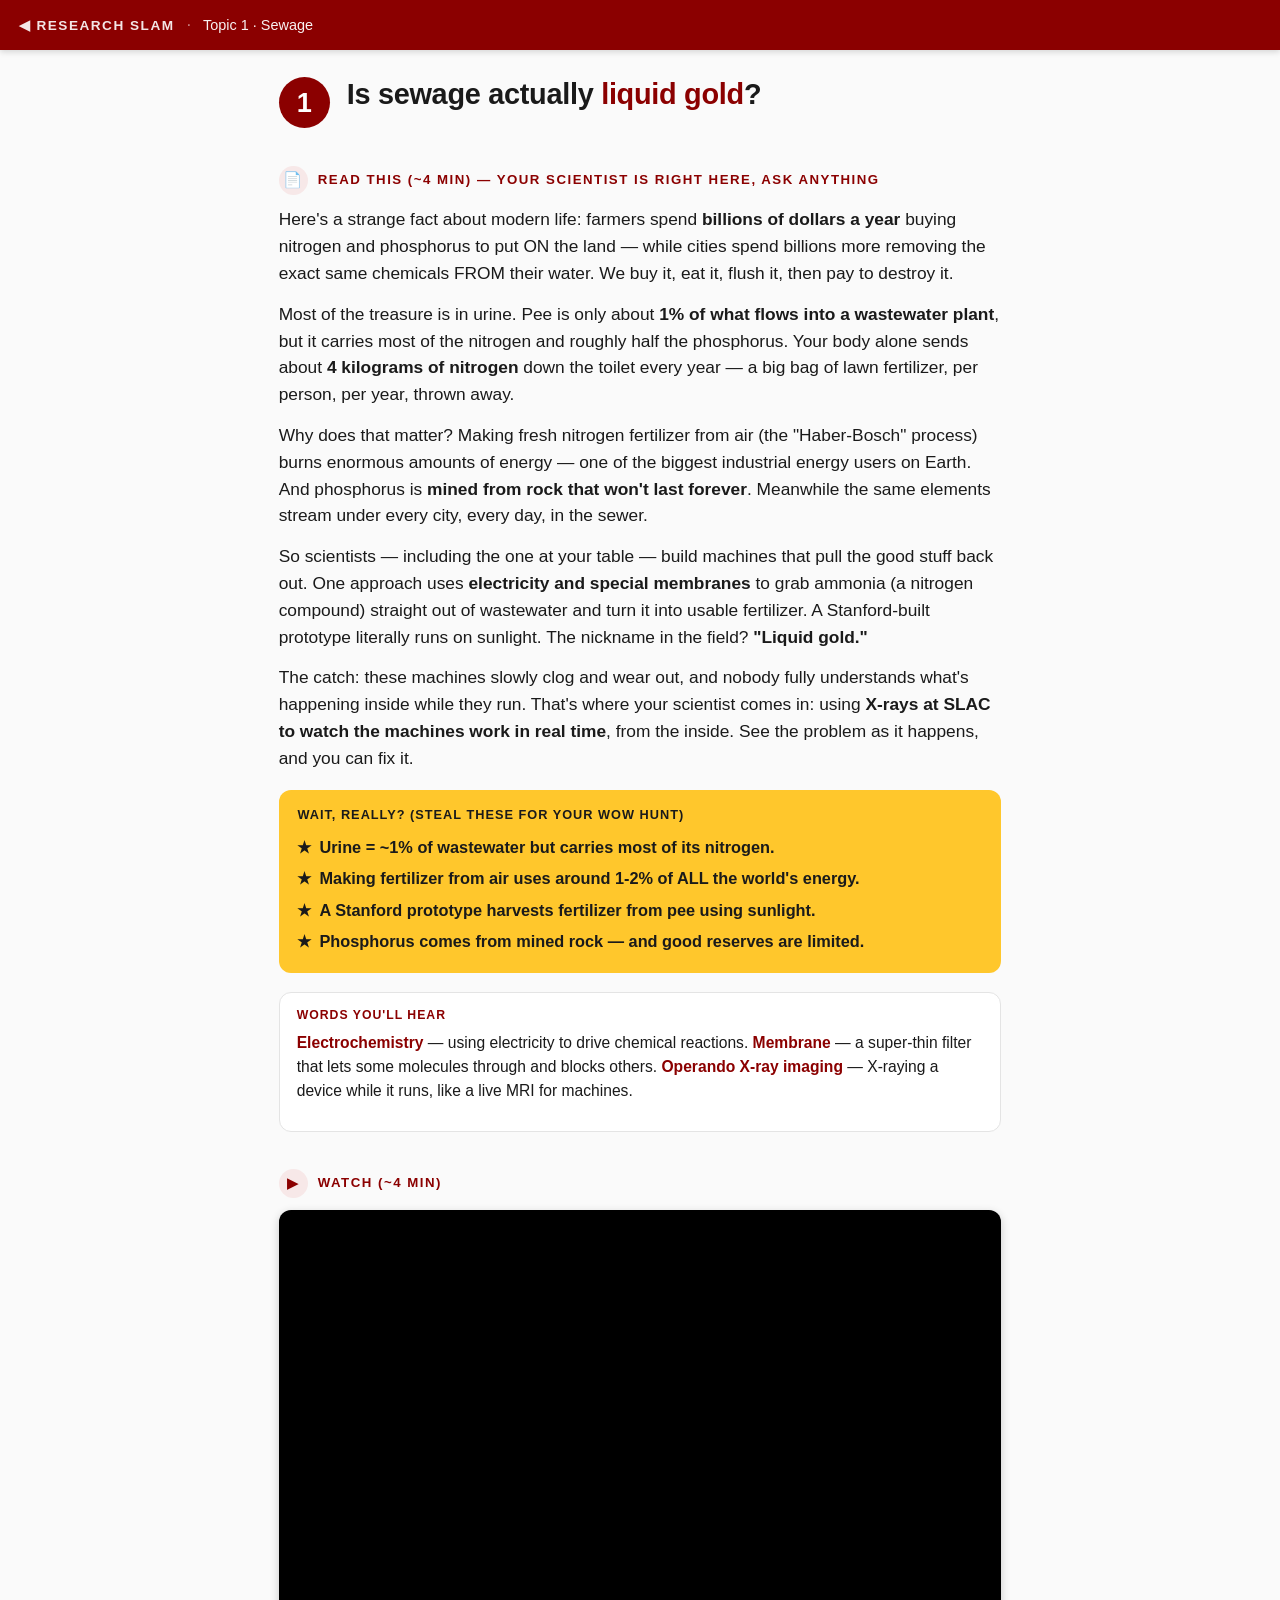
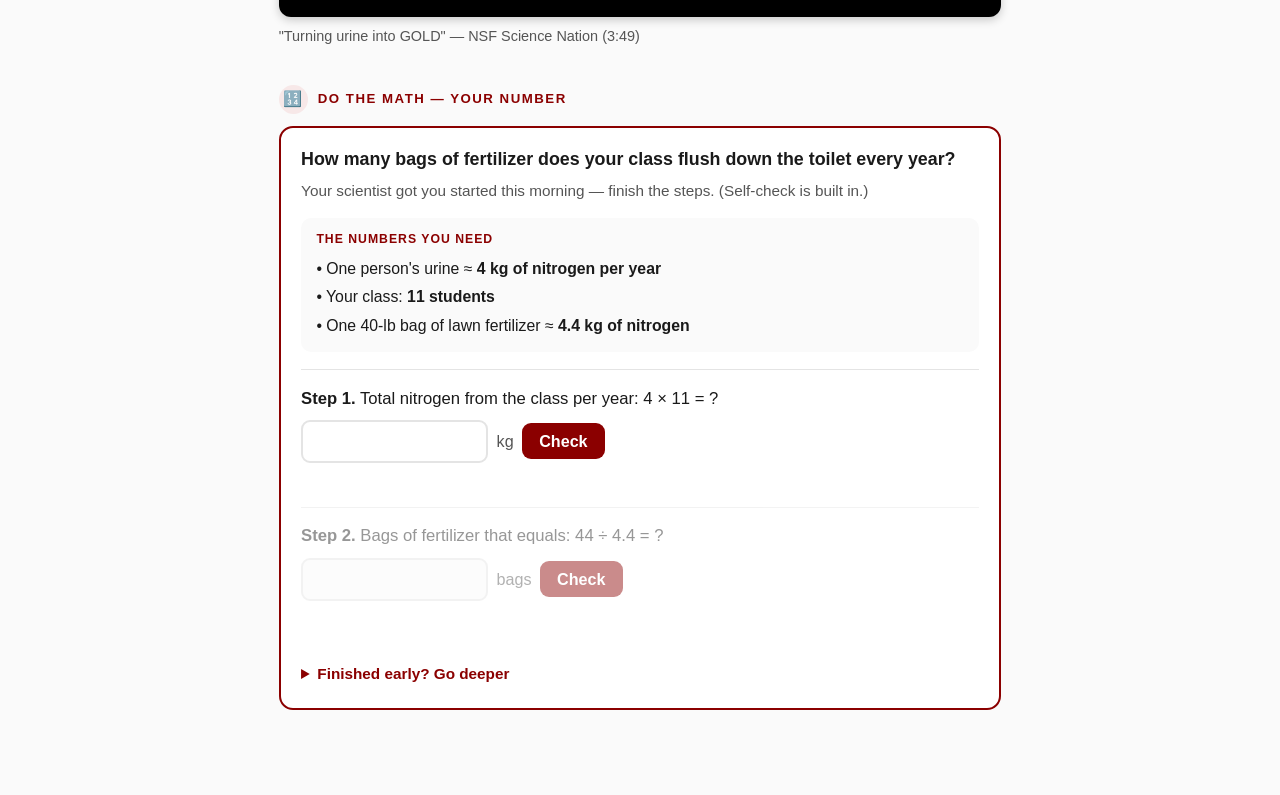
==== 1_sewage.html @ 0e8106bb "Research SLAM student hub: 5 topic pages + interactive math Co-Authored-By: Claude Opus 4.8 (1M cont" ====
<!DOCTYPE html>
<html lang="en">
<head>
<meta charset="UTF-8">
<meta name="viewport" content="width=device-width, initial-scale=1">
<title>1 · Is sewage actually liquid gold? — Research SLAM</title>
<link rel="stylesheet" href="slam.css">
</head>
<body>
<div class="topbar"><a class="home" href="index.html">◀ Research SLAM</a><span class="sep">·</span><span class="here">Topic 1 · Sewage</span></div>
<main>
  <div class="tophead">
    <div class="badge">1</div>
    <h1>Is sewage actually <span class="q">liquid gold</span>?</h1>
  </div>

  <div class="steplabel read">Read this (~4 min) — your scientist is right here, ask anything</div>
  <div class="reading">
    <p>Here's a strange fact about modern life: farmers spend <b>billions of dollars a year</b> buying nitrogen and phosphorus to put ON the land — while cities spend billions more removing the exact same chemicals FROM their water. We buy it, eat it, flush it, then pay to destroy it.</p>
    <p>Most of the treasure is in urine. Pee is only about <b>1% of what flows into a wastewater plant</b>, but it carries most of the nitrogen and roughly half the phosphorus. Your body alone sends about <b>4 kilograms of nitrogen</b> down the toilet every year — a big bag of lawn fertilizer, per person, per year, thrown away.</p>
    <p>Why does that matter? Making fresh nitrogen fertilizer from air (the "Haber-Bosch" process) burns enormous amounts of energy — one of the biggest industrial energy users on Earth. And phosphorus is <b>mined from rock that won't last forever</b>. Meanwhile the same elements stream under every city, every day, in the sewer.</p>
    <p>So scientists — including the one at your table — build machines that pull the good stuff back out. One approach uses <b>electricity and special membranes</b> to grab ammonia (a nitrogen compound) straight out of wastewater and turn it into usable fertilizer. A Stanford-built prototype literally runs on sunlight. The nickname in the field? <b>"Liquid gold."</b></p>
    <p>The catch: these machines slowly clog and wear out, and nobody fully understands what's happening inside while they run. That's where your scientist comes in: using <b>X-rays at SLAC to watch the machines work in real time</b>, from the inside. See the problem as it happens, and you can fix it.</p>

    <div class="wow"><h3>Wait, really? (steal these for your Wow Hunt)</h3><ul>
      <li>Urine = ~1% of wastewater but carries most of its nitrogen.</li>
      <li>Making fertilizer from air uses around 1-2% of ALL the world's energy.</li>
      <li>A Stanford prototype harvests fertilizer from pee using sunlight.</li>
      <li>Phosphorus comes from mined rock — and good reserves are limited.</li>
    </ul></div>
    <div class="words"><h3>Words you'll hear</h3><p><b>Electrochemistry</b> — using electricity to drive chemical reactions. <b>Membrane</b> — a super-thin filter that lets some molecules through and blocks others. <b>Operando X-ray imaging</b> — X-raying a device while it runs, like a live MRI for machines.</p></div>
  </div>

  <div class="steplabel watch">Watch (~4 min)</div>
  <div class="videowrap"><iframe src="https://www.youtube.com/embed/Hms2rE8B5as" title="Turning urine into GOLD — NSF Science Nation" allow="accelerometer; encrypted-media; picture-in-picture" allowfullscreen></iframe></div>
  <div class="videonote">"Turning urine into GOLD" — NSF Science Nation (3:49)</div>

  <div class="steplabel math">Do the math — your number</div>
  <div id="math-root"></div>
</main>

<script>
window.TOPIC = { math: {
  mission: "How many bags of fertilizer does your class flush down the toilet every year?",
  setup: "Your scientist got you started this morning — finish the steps. (Self-check is built in.)",
  given: [
    "One person's urine ≈ <b>4 kg of nitrogen per year</b>",
    "Your class: <b>11 students</b>",
    "One 40-lb bag of lawn fertilizer ≈ <b>4.4 kg of nitrogen</b>"
  ],
  steps: [
    { q: "Total nitrogen from the class per year:  4 × 11 = ?", answer: 44, tol: 0.5, unit: "kg", hint: "Multiply 4 by the number of students (11)." },
    { q: "Bags of fertilizer that equals:  44 ÷ 4.4 = ?", answer: 10, tol: 0.4, unit: "bags", hint: "Divide your Step 1 answer by 4.4." }
  ],
  final: { say: 'Our class flushes about <span class="num">10 bags</span> of fertilizer a year.', next: "Write your number BIG on an index card." },
  deeper: "Now all ~340 million Americans: 340,000,000 × 4 ÷ 4.4 ≈ <b>310 million bags</b> a year. Why isn't anyone collecting it?"
}};
</script>
<script src="slam.js"></script>
</body>
</html>
---- slam.css ----
/* ============================================================
   CSI Research SLAM — web hub shared styles
   Used by index.html + the 5 topic pages. Screen-first, but
   prints cleanly as a backup. Works offline (no external fonts).
   ============================================================ */
:root{
  --ink:#1a1a1a; --muted:#555; --accent:#8B0000; --accent-soft:#f7e8e8;
  --gold:#FFC72C; --rule:#e4e4e4; --ok:#1a7a3c; --ok-soft:#e7f5ec;
  --bg:#fafafa;
}
*{box-sizing:border-box;margin:0;padding:0;}
html{font-size:17px;-webkit-text-size-adjust:100%;}
body{
  font-family:-apple-system,BlinkMacSystemFont,"Segoe UI",Helvetica,Arial,sans-serif;
  color:var(--ink); background:var(--bg); line-height:1.55;
}
main{max-width:760px;margin:0 auto;padding:0 1.1rem 5rem;}
a{color:var(--accent);}

/* top bar */
.topbar{
  background:var(--accent); color:#fff; padding:0.7rem 1.1rem;
  display:flex; align-items:center; gap:0.7rem; position:sticky; top:0; z-index:10;
  box-shadow:0 2px 6px rgba(0,0,0,0.15);
}
.topbar .home{color:#fff;text-decoration:none;font-weight:700;letter-spacing:1.5px;font-size:0.8rem;text-transform:uppercase;opacity:0.9;}
.topbar .home:hover{opacity:1;}
.topbar .sep{opacity:0.5;}
.topbar .here{font-size:0.85rem;opacity:0.95;}

/* topic header */
.tophead{display:flex;gap:1rem;align-items:flex-start;margin:1.6rem 0 1.1rem;}
.tophead .badge{
  width:3rem;height:3rem;flex:0 0 auto;border-radius:50%;
  background:var(--accent);color:#fff;font-size:1.6rem;font-weight:800;
  display:flex;align-items:center;justify-content:center;
}
.tophead h1{font-size:1.7rem;line-height:1.18;font-weight:800;letter-spacing:-0.3px;}
.tophead h1 .q{color:var(--accent);}

/* step banner / section labels */
.steplabel{
  display:flex;align-items:center;gap:0.6rem;margin:2.2rem 0 0.7rem;
  font-size:0.78rem;font-weight:800;letter-spacing:1.5px;text-transform:uppercase;color:var(--accent);
}
.steplabel::before{content:"";flex:0 0 auto;width:1.7rem;height:1.7rem;border-radius:50%;background:var(--accent-soft);
  display:flex;align-items:center;justify-content:center;}
.steplabel.read::before{content:"📄";font-size:0.9rem;}
.steplabel.watch::before{content:"▶";color:var(--accent);font-size:0.8rem;font-weight:800;}
.steplabel.math::before{content:"🔢";font-size:0.9rem;}

/* reading */
.reading p{margin:0 0 0.8rem;font-size:1.02rem;}
.reading b{font-weight:700;}
.wow{background:var(--gold);border-radius:12px;padding:0.9rem 1.1rem;margin:1.1rem 0;}
.wow h3{font-size:0.75rem;font-weight:800;letter-spacing:1px;text-transform:uppercase;margin-bottom:0.4rem;}
.wow ul{list-style:none;}
.wow li{font-size:0.96rem;font-weight:600;padding:0.18rem 0 0.18rem 1.3rem;position:relative;}
.wow li::before{content:"★";position:absolute;left:0;}
.words{border:1.5px solid var(--rule);border-radius:12px;padding:0.8rem 1rem;margin:0.8rem 0;background:#fff;}
.words h3{font-size:0.72rem;font-weight:800;letter-spacing:1px;text-transform:uppercase;color:var(--accent);margin-bottom:0.35rem;}
.words p{font-size:0.92rem;}
.words b{color:var(--accent);}

/* video */
.videowrap{position:relative;width:100%;aspect-ratio:16/9;border-radius:12px;overflow:hidden;background:#000;box-shadow:0 3px 10px rgba(0,0,0,0.2);}
.videowrap iframe{position:absolute;inset:0;width:100%;height:100%;border:0;}
.videonote{font-size:0.85rem;color:var(--muted);margin-top:0.5rem;}
.videonote a{font-weight:600;}

/* ===== interactive math ===== */
.mathcard{border:2px solid var(--accent);border-radius:14px;padding:1.1rem 1.2rem 1.3rem;background:#fff;margin-top:0.4rem;}
.mathcard .mission{font-size:1.05rem;font-weight:700;margin-bottom:0.3rem;}
.mathcard .setup{font-size:0.9rem;color:var(--muted);margin-bottom:0.9rem;}
.mathcard .given{background:var(--bg);border-radius:10px;padding:0.7rem 0.9rem;margin-bottom:1rem;font-size:0.93rem;}
.mathcard .given h4{font-size:0.72rem;letter-spacing:1px;text-transform:uppercase;color:var(--accent);margin-bottom:0.35rem;}
.mathcard .given ul{list-style:none;}
.mathcard .given li{padding:0.12rem 0;}
.mathcard .given b{color:var(--ink);}

.step{border-top:1px solid var(--rule);padding:0.9rem 0;}
.step:first-of-type{border-top:none;}
.step.locked{opacity:0.45;}
.step .q{font-size:0.98rem;margin-bottom:0.5rem;}
.step .q b{font-weight:700;}
.step .inrow{display:flex;align-items:center;gap:0.5rem;flex-wrap:wrap;}
.step input[type=text]{
  font-size:1.1rem;padding:0.5rem 0.7rem;border:2px solid var(--rule);border-radius:9px;
  width:11rem;font-family:inherit;-webkit-appearance:none;
}
.step input:focus{outline:none;border-color:var(--accent);}
.step .unit{font-size:0.95rem;color:var(--muted);}
.step button{
  font-size:0.95rem;font-weight:700;padding:0.5rem 1rem;border:none;border-radius:9px;
  background:var(--accent);color:#fff;cursor:pointer;font-family:inherit;
}
.step button:active{transform:translateY(1px);}
.step .verdict{margin-top:0.5rem;font-size:0.95rem;font-weight:600;min-height:1.2rem;}
.step .verdict.ok{color:var(--ok);}
.step .verdict.no{color:var(--accent);}
.step .hint{margin-top:0.35rem;font-size:0.85rem;color:var(--muted);}

.finalbox{margin-top:1rem;background:var(--ok-soft);border:2px solid var(--ok);border-radius:12px;padding:1rem 1.1rem;display:none;}
.finalbox.show{display:block;}
.finalbox h4{font-size:0.72rem;letter-spacing:1px;text-transform:uppercase;color:var(--ok);margin-bottom:0.4rem;}
.finalbox .say{font-size:1.15rem;font-weight:700;line-height:1.35;}
.finalbox .say .num{color:var(--ok);}
.finalbox .next{margin-top:0.6rem;font-size:0.9rem;color:var(--ink);}

.deeper{margin-top:1rem;font-size:0.9rem;}
.deeper summary{cursor:pointer;font-weight:700;color:var(--accent);}
.deeper p{margin-top:0.5rem;color:var(--muted);}

/* landing grid */
.hero{text-align:center;padding:2.2rem 0 1rem;}
.hero h1{font-size:2rem;font-weight:800;color:var(--accent);letter-spacing:-0.5px;}
.hero p{color:var(--muted);margin-top:0.4rem;}
.grid{display:grid;grid-template-columns:1fr;gap:0.9rem;margin-top:1rem;}
.tile{display:flex;gap:1rem;align-items:center;text-decoration:none;color:var(--ink);
  border:1.5px solid var(--rule);border-radius:14px;padding:1rem 1.1rem;background:#fff;transition:border-color .15s,transform .05s;}
.tile:hover{border-color:var(--accent);}
.tile:active{transform:translateY(1px);}
.tile .n{width:2.6rem;height:2.6rem;flex:0 0 auto;border-radius:50%;background:var(--accent);color:#fff;font-weight:800;font-size:1.3rem;display:flex;align-items:center;justify-content:center;}
.tile .t{font-size:1.08rem;font-weight:700;line-height:1.25;}
.tile .t small{display:block;font-weight:500;color:var(--muted);font-size:0.82rem;margin-top:0.15rem;}

.footnote{margin-top:2rem;font-size:0.82rem;color:var(--muted);text-align:center;}

@media print{
  .topbar,.videowrap,.videonote,.deeper{display:none;}
  body{background:#fff;}
  main{max-width:100%;}
  .mathcard,.wow,.words{break-inside:avoid;}
}
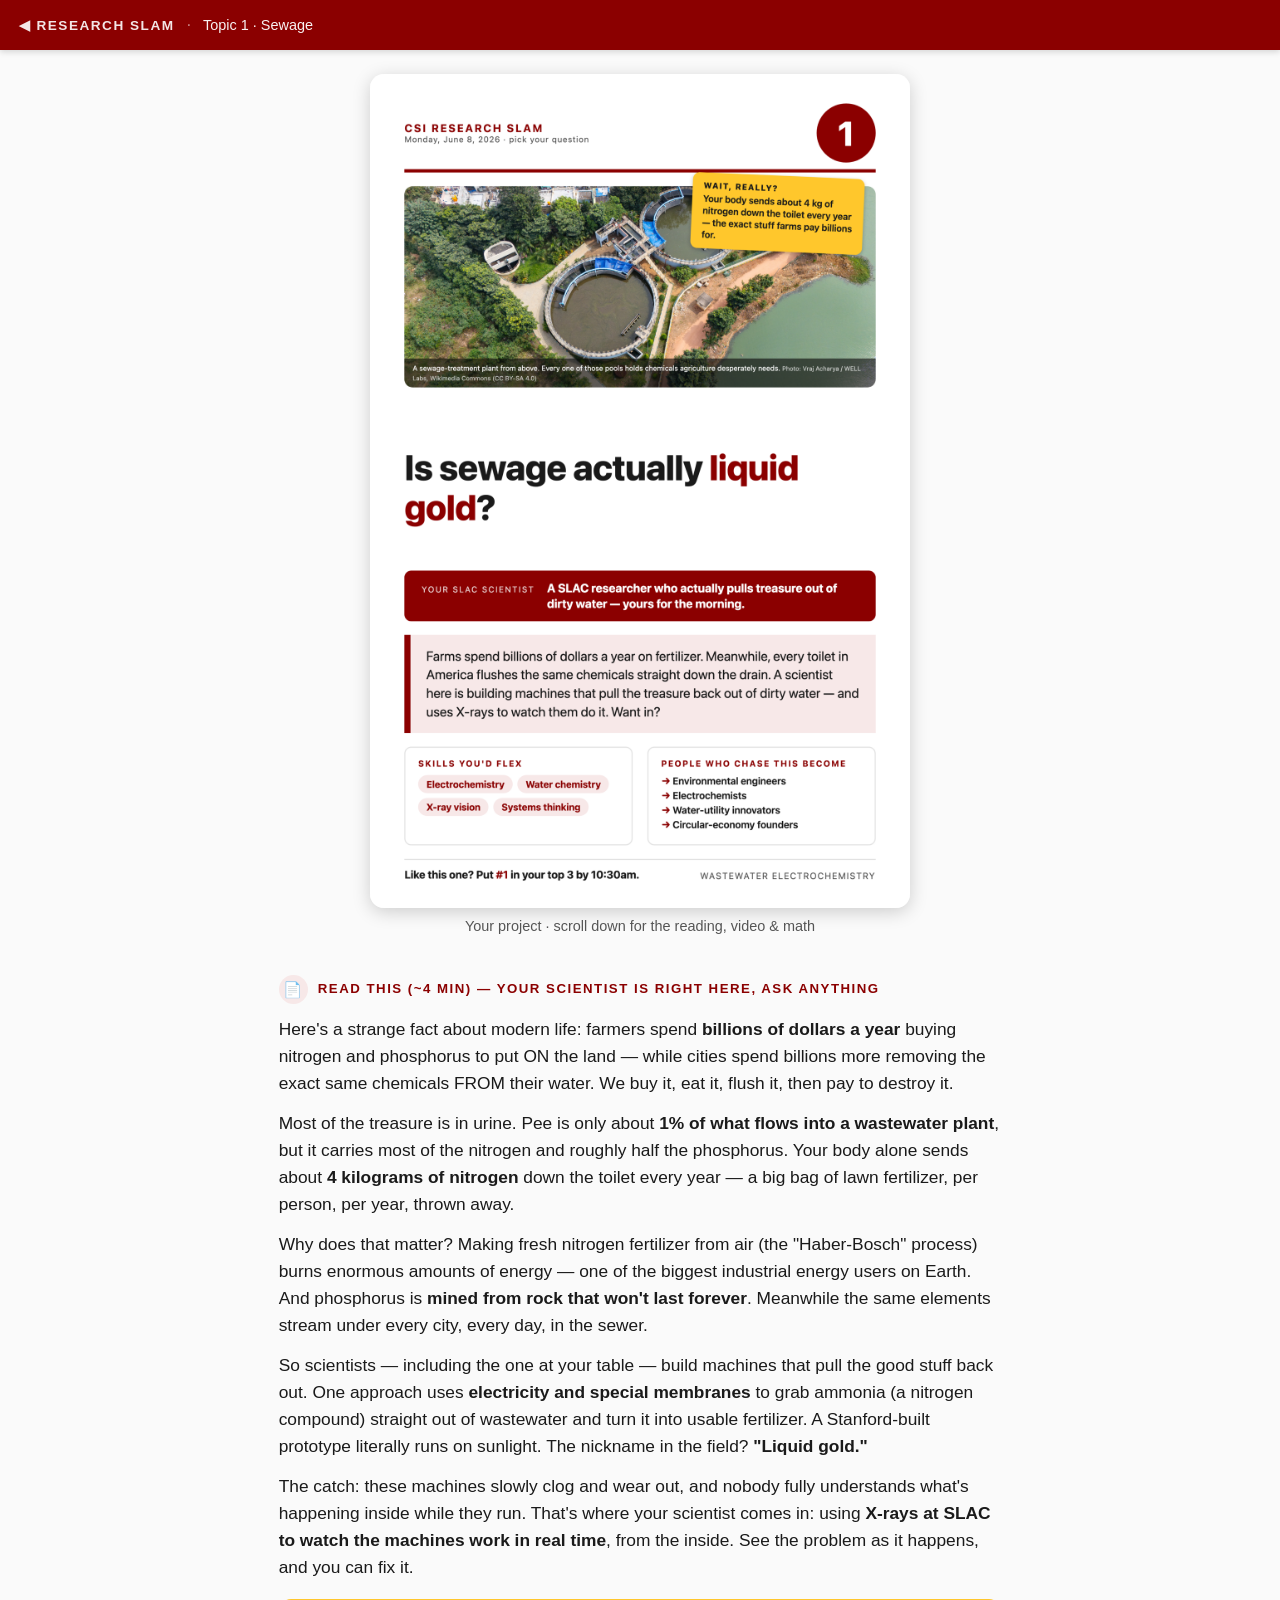
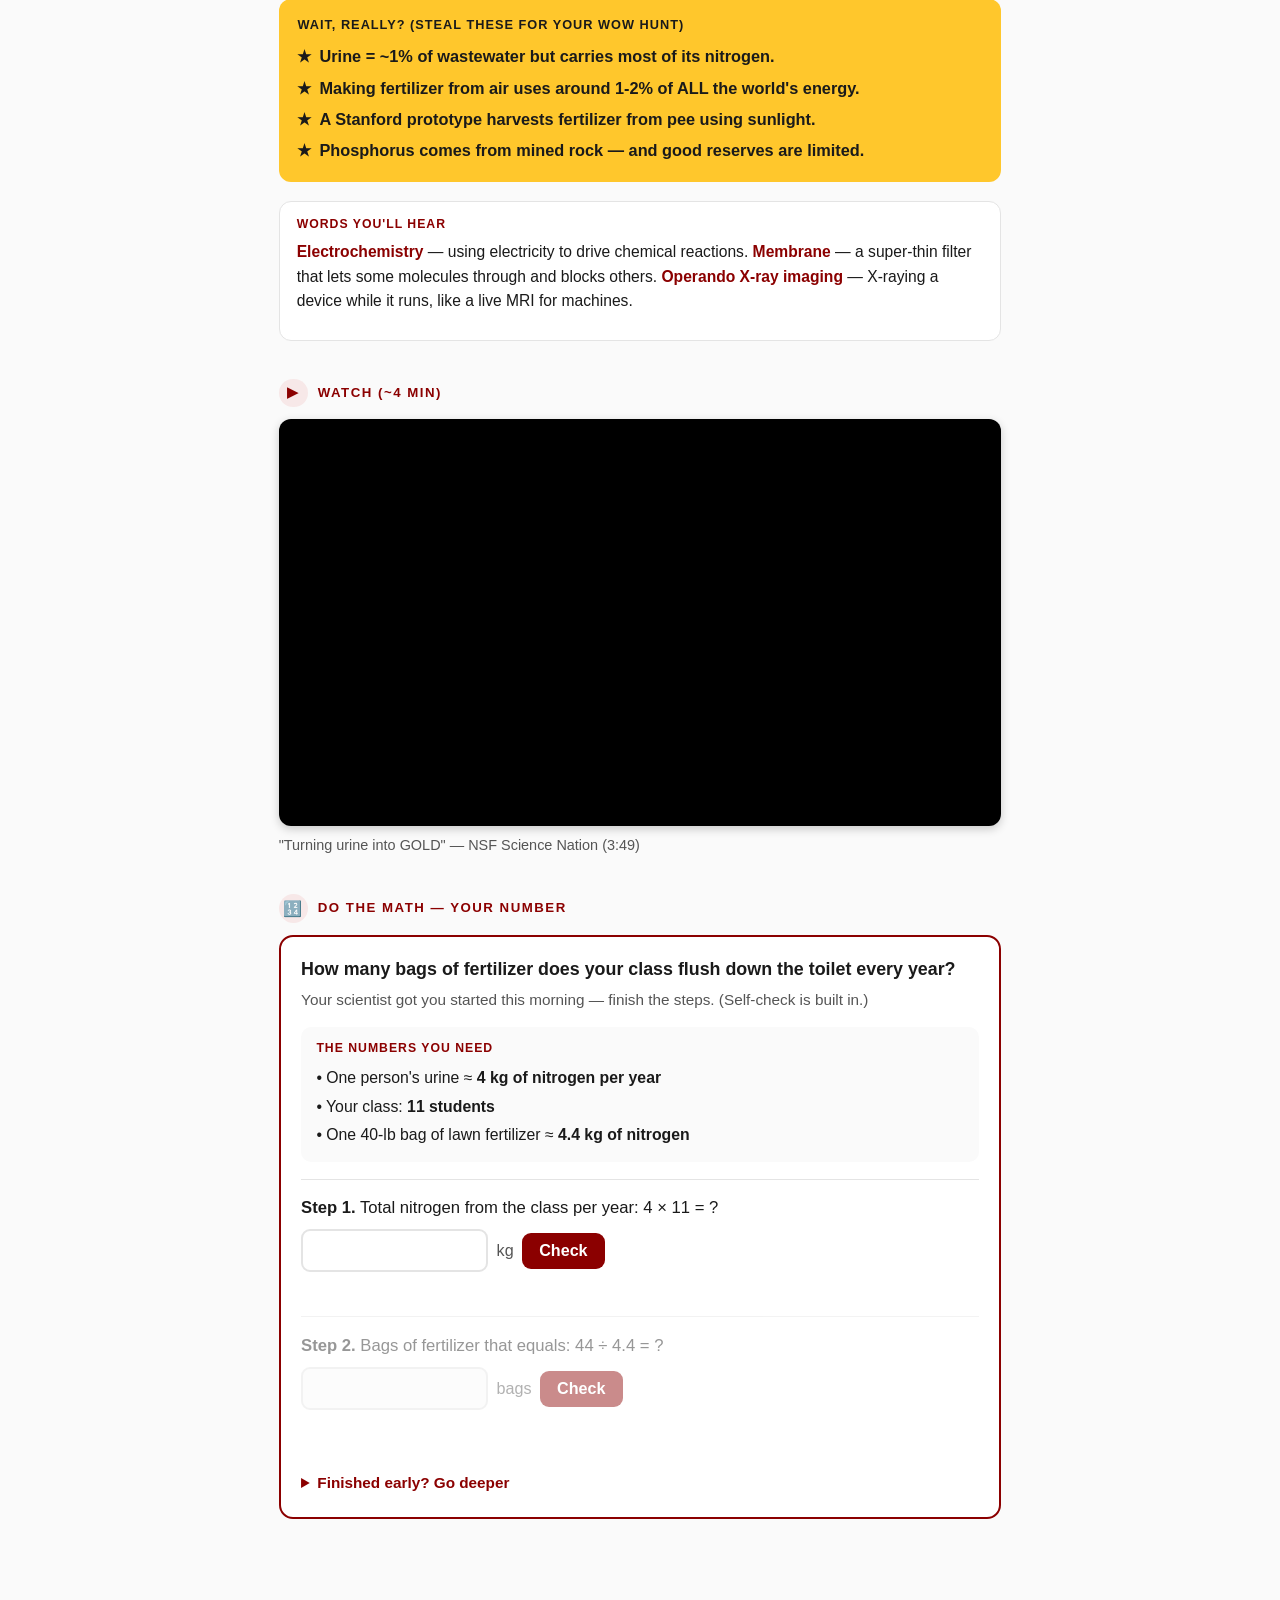
==== commit 1ae3284c: "Show the project poster at the top of each Read page (poster image → reading → video → math) Co-Auth" ====
--- a/1_sewage.html
+++ b/1_sewage.html
@@ -9,10 +9,8 @@
 <body>
 <div class="topbar"><a class="home" href="index.html">◀ Research SLAM</a><span class="sep">·</span><span class="here">Topic 1 · Sewage</span></div>
 <main>
-  <div class="tophead">
-    <div class="badge">1</div>
-    <h1>Is sewage actually <span class="q">liquid gold</span>?</h1>
-  </div>
+  <img class="poster-img" src="posters/poster-1.png" alt="Is sewage actually liquid gold? — project poster">
+  <p class="poster-cap">Your project · scroll down for the reading, video &amp; math</p>
 
   <div class="steplabel read">Read this (~4 min) — your scientist is right here, ask anything</div>
   <div class="reading">
--- a/slam.css
+++ b/slam.css
@@ -132,3 +132,7 @@
   main{max-width:100%;}
   .mathcard,.wow,.words{break-inside:avoid;}
 }
+
+/* poster image atop each topic page */
+.poster-img{width:100%;max-width:540px;display:block;margin:1.4rem auto 0.4rem;border-radius:14px;box-shadow:0 4px 18px rgba(0,0,0,.18);}
+.poster-cap{text-align:center;font-size:.85rem;color:var(--muted);margin-bottom:.4rem;}
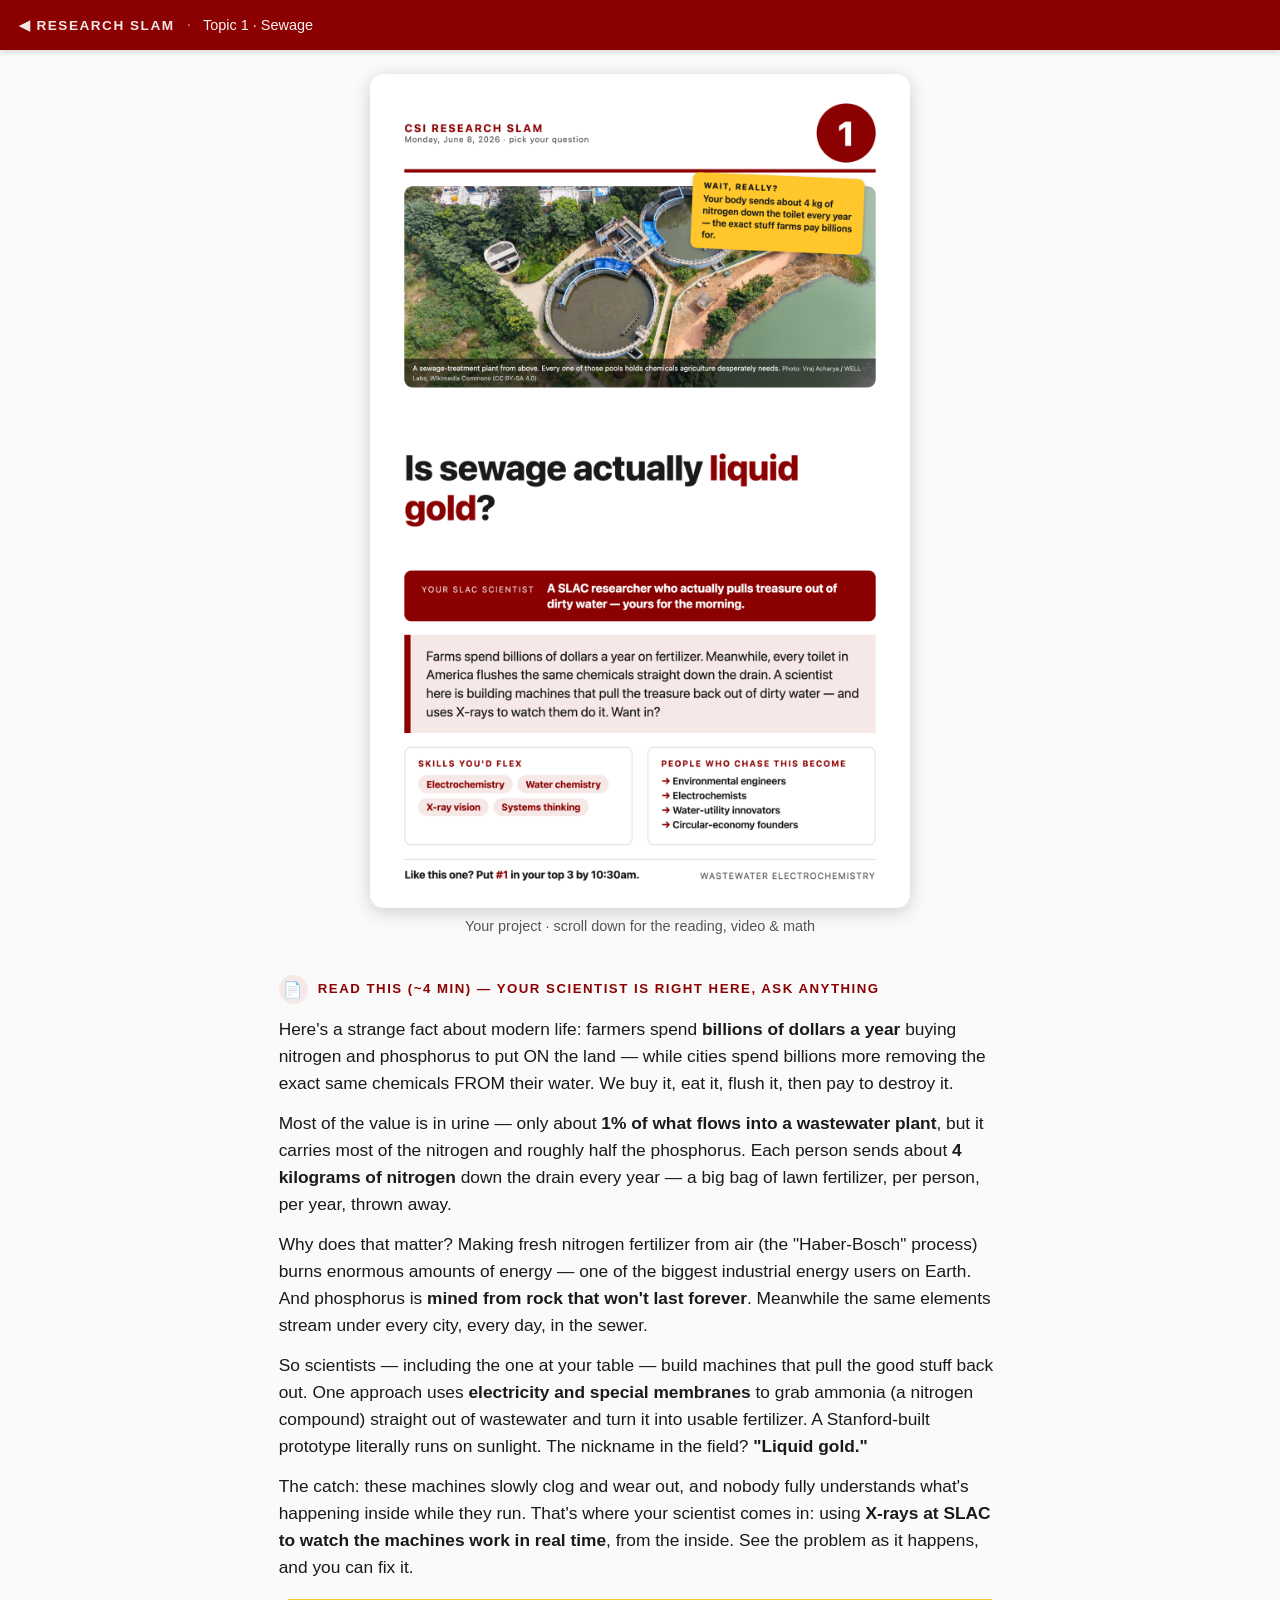
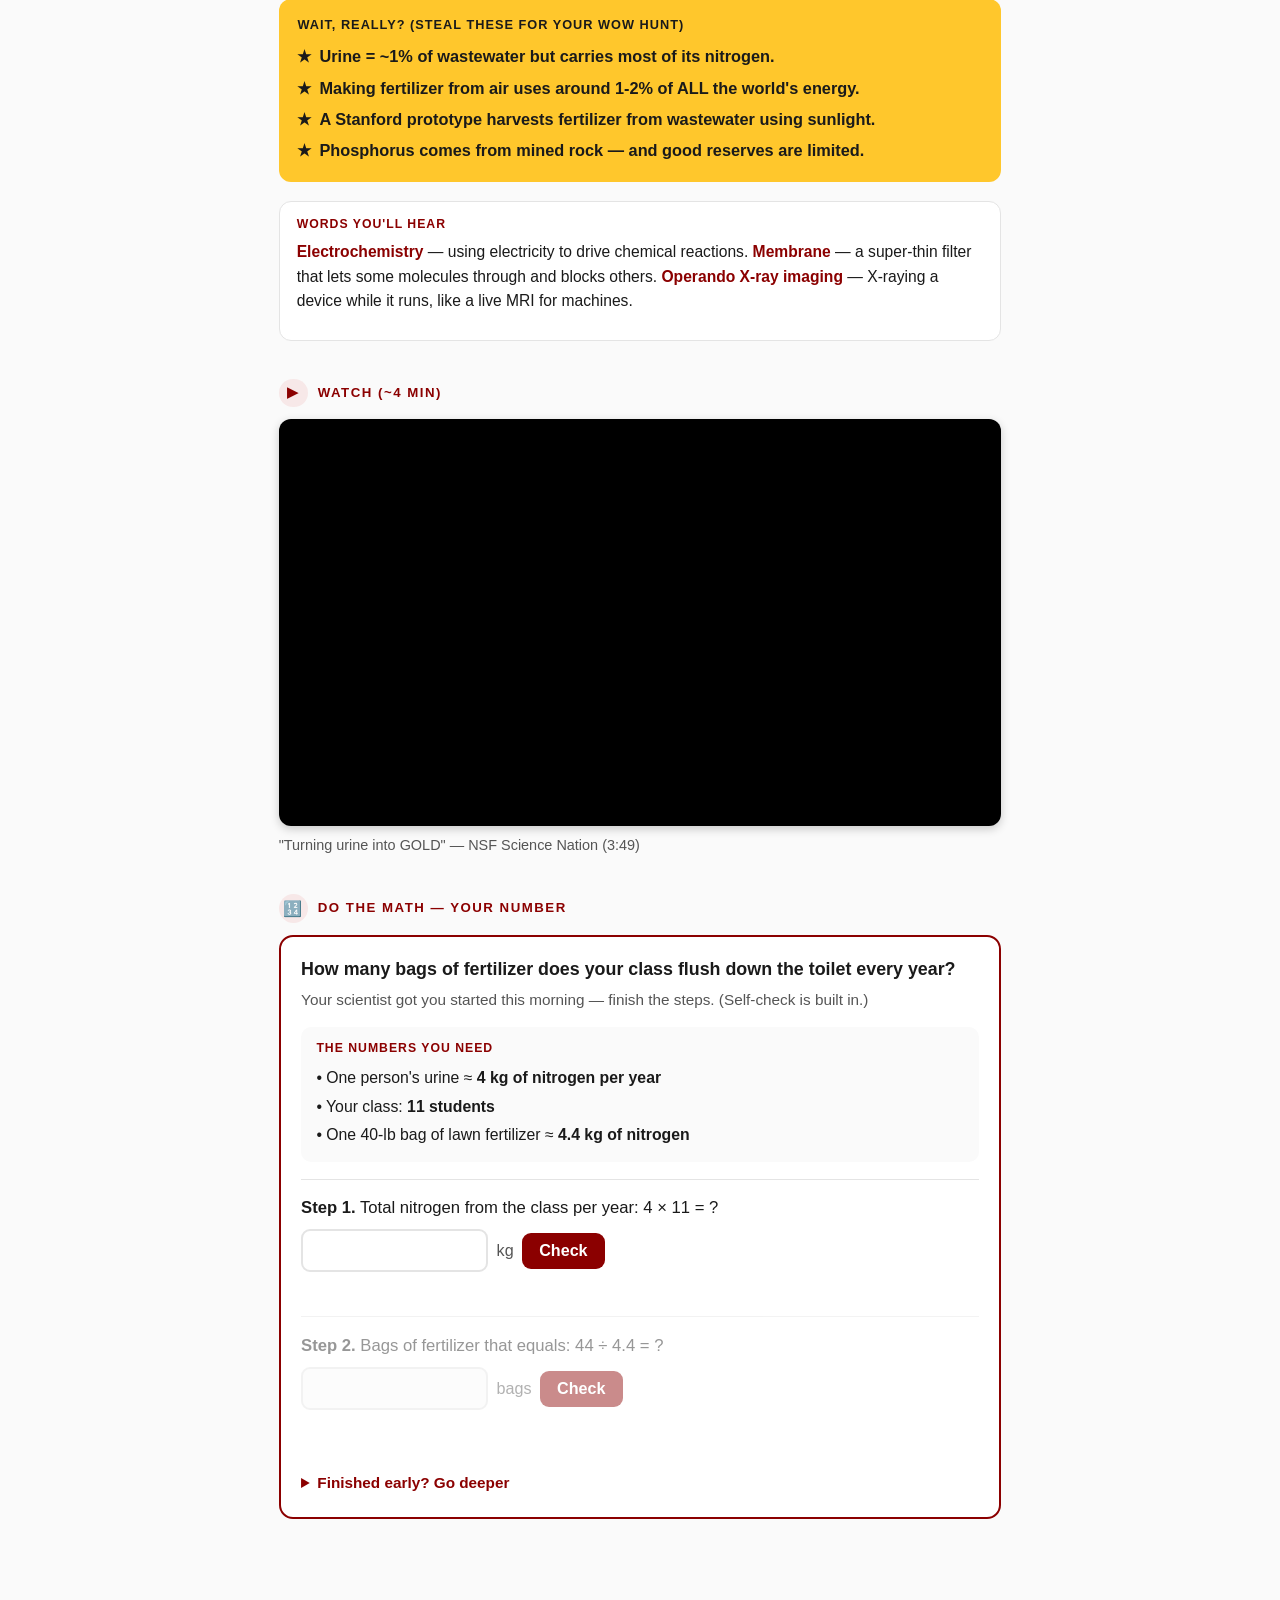
==== commit 44d6b670: "Soften Topic 1 language: drop 'pee', lead with wastewater framing" ====
--- a/1_sewage.html
+++ b/1_sewage.html
@@ -15,7 +15,7 @@
   <div class="steplabel read">Read this (~4 min) — your scientist is right here, ask anything</div>
   <div class="reading">
     <p>Here's a strange fact about modern life: farmers spend <b>billions of dollars a year</b> buying nitrogen and phosphorus to put ON the land — while cities spend billions more removing the exact same chemicals FROM their water. We buy it, eat it, flush it, then pay to destroy it.</p>
-    <p>Most of the treasure is in urine. Pee is only about <b>1% of what flows into a wastewater plant</b>, but it carries most of the nitrogen and roughly half the phosphorus. Your body alone sends about <b>4 kilograms of nitrogen</b> down the toilet every year — a big bag of lawn fertilizer, per person, per year, thrown away.</p>
+    <p>Most of the value is in urine — only about <b>1% of what flows into a wastewater plant</b>, but it carries most of the nitrogen and roughly half the phosphorus. Each person sends about <b>4 kilograms of nitrogen</b> down the drain every year — a big bag of lawn fertilizer, per person, per year, thrown away.</p>
     <p>Why does that matter? Making fresh nitrogen fertilizer from air (the "Haber-Bosch" process) burns enormous amounts of energy — one of the biggest industrial energy users on Earth. And phosphorus is <b>mined from rock that won't last forever</b>. Meanwhile the same elements stream under every city, every day, in the sewer.</p>
     <p>So scientists — including the one at your table — build machines that pull the good stuff back out. One approach uses <b>electricity and special membranes</b> to grab ammonia (a nitrogen compound) straight out of wastewater and turn it into usable fertilizer. A Stanford-built prototype literally runs on sunlight. The nickname in the field? <b>"Liquid gold."</b></p>
     <p>The catch: these machines slowly clog and wear out, and nobody fully understands what's happening inside while they run. That's where your scientist comes in: using <b>X-rays at SLAC to watch the machines work in real time</b>, from the inside. See the problem as it happens, and you can fix it.</p>
@@ -23,7 +23,7 @@
     <div class="wow"><h3>Wait, really? (steal these for your Wow Hunt)</h3><ul>
       <li>Urine = ~1% of wastewater but carries most of its nitrogen.</li>
       <li>Making fertilizer from air uses around 1-2% of ALL the world's energy.</li>
-      <li>A Stanford prototype harvests fertilizer from pee using sunlight.</li>
+      <li>A Stanford prototype harvests fertilizer from wastewater using sunlight.</li>
       <li>Phosphorus comes from mined rock — and good reserves are limited.</li>
     </ul></div>
     <div class="words"><h3>Words you'll hear</h3><p><b>Electrochemistry</b> — using electricity to drive chemical reactions. <b>Membrane</b> — a super-thin filter that lets some molecules through and blocks others. <b>Operando X-ray imaging</b> — X-raying a device while it runs, like a live MRI for machines.</p></div>
